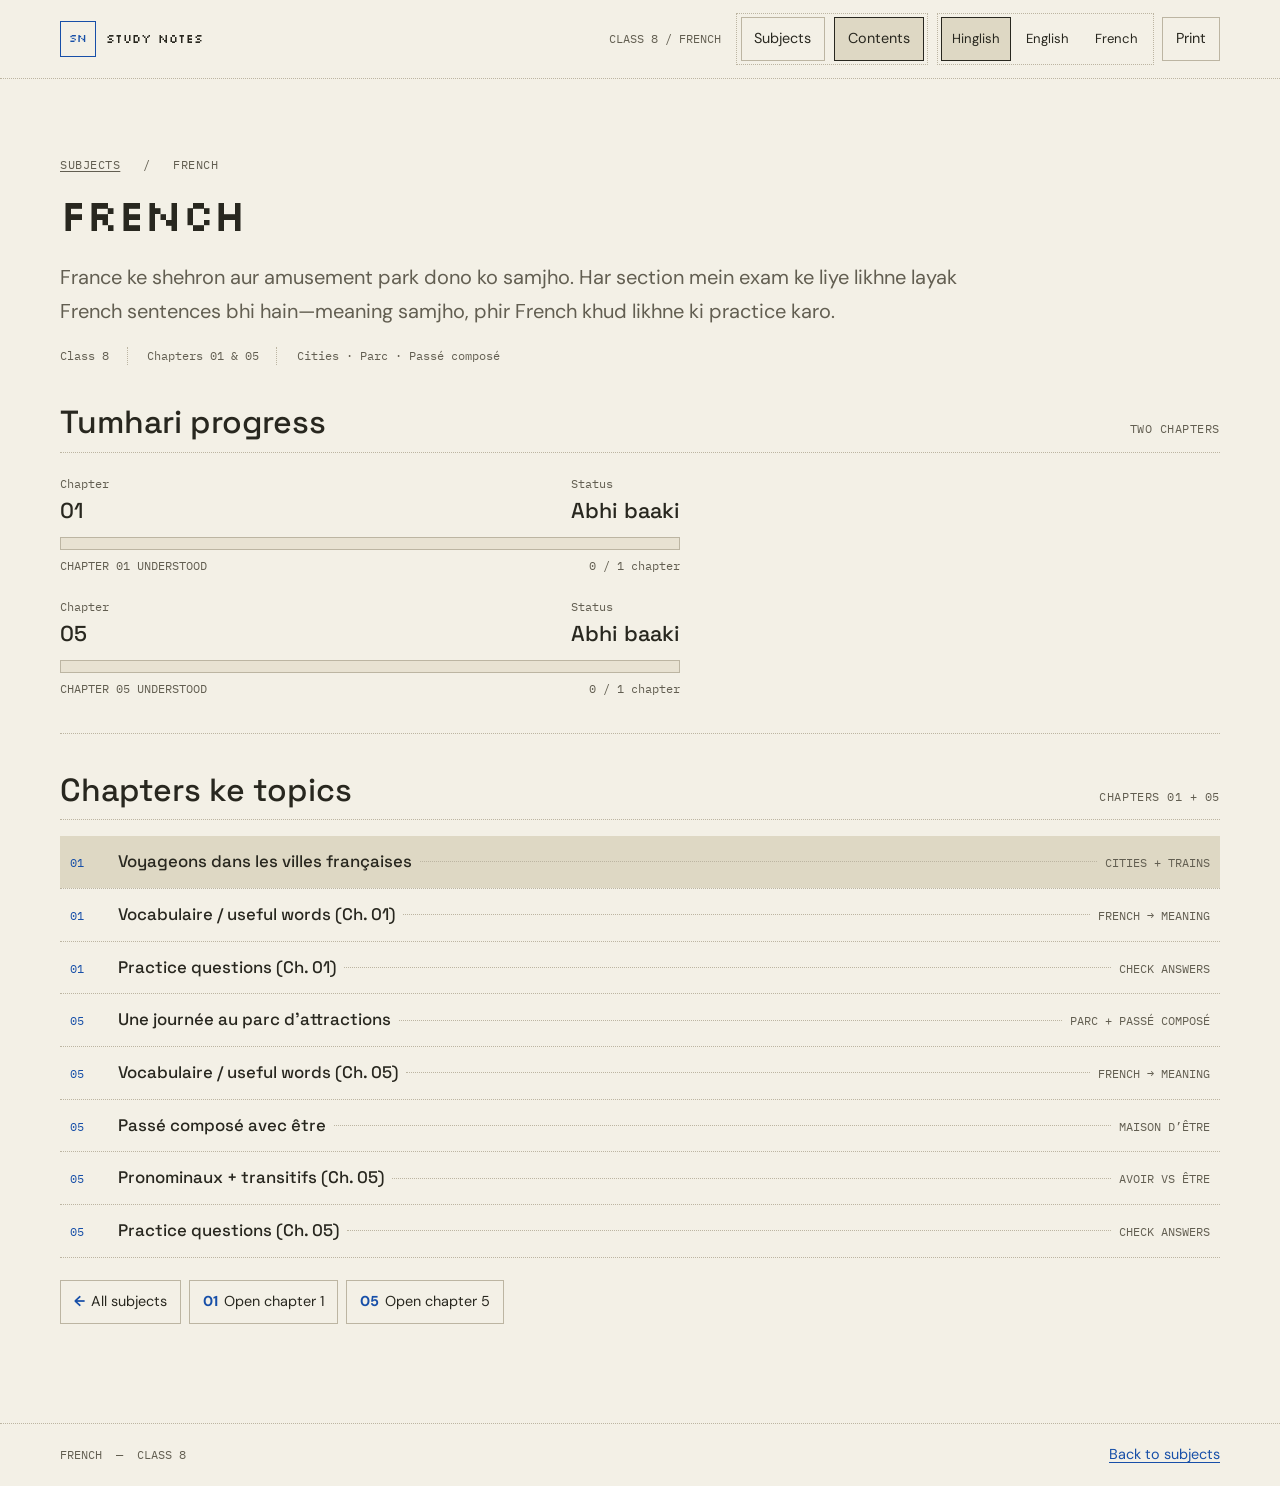
==== french/index.html @ 521d11c4 "Add Grade 8 French study notes site with chapters 1 and 5" ====
<!doctype html>
<html lang="hi-Latn">
<head>
  <meta charset="utf-8">
  <meta name="viewport" content="width=device-width, initial-scale=1">
  <meta name="theme-color" content="#f3f0e6">
  <meta name="description" content="Grade 8 French notes: cities and transport, amusement park and passe compose, vocabulary and practice in simple Hinglish and English with French to write.">
  <title>French — Study Notes</title>
  <link rel="preconnect" href="https://fonts.googleapis.com">
  <link rel="preconnect" href="https://fonts.gstatic.com" crossorigin>
  <link href="https://fonts.googleapis.com/css2?family=DM+Sans:wght@400;500;600;700&amp;family=IBM+Plex+Mono:wght@400;500;600&amp;family=Silkscreen:wght@400;700&amp;family=Space+Grotesk:wght@400;500;600;700&amp;display=swap" rel="stylesheet">
  <link rel="stylesheet" href="../assets/study-notes.css">
  <script src="../assets/study-notes.js" defer></script>
</head>
<body>
  <a class="skip-link" href="#main">Seedha French notes par jao</a>
  <header class="site-header">
    <a class="brand" href="../index.html" aria-label="Study Notes home">
      <span class="brand-mark" aria-hidden="true">SN</span>
      <span>STUDY NOTES</span>
    </a>
    <div class="header-tools">
      <span class="header-context">CLASS 8 / FRENCH</span>
      <nav class="tab-list" aria-label="French subject navigation">
        <a class="tab" href="../index.html">Subjects</a>
        <a class="tab" href="#contents" aria-current="page">Contents</a>
      </nav>
      <div class="language-switch" role="group" aria-label="Notes language">
        <button class="language-button" type="button" data-set-language="hinglish" aria-pressed="true">Hinglish</button>
        <button class="language-button" type="button" data-set-language="english" aria-pressed="false">English</button>
        <button class="language-button" type="button" data-set-language="french" aria-pressed="false">French</button>
      </div>
      <button class="print-action" type="button" data-print>Print</button>
      <span class="language-status" data-language-status aria-live="polite"></span>
    </div>
  </header>

  <main class="page-shell" id="main">
    <header class="title-block">
      <p class="eyebrow"><a href="../index.html">SUBJECTS</a> &nbsp; / &nbsp; FRENCH</p>
      <h1 class="page-title">French</h1>
      <div data-language-content="hinglish">
        <p class="page-intro">France ke shehron aur amusement park dono ko samjho. Har section mein exam ke liye likhne layak French sentences bhi hain—meaning samjho, phir French khud likhne ki practice karo.</p>
      </div>
      <div data-language-content="english" hidden>
        <p class="page-intro">Explore French cities and a day at the amusement park. Each section also includes French sentences to practise for the exam.</p>
      </div>
      <div data-language-content="french" hidden>
        <p class="page-intro" lang="fr">Découvre les villes françaises et une journée au parc d’attractions. Chaque partie propose aussi des phrases modèles pour l’examen.</p>
      </div>
      <div class="subject-meta">
        <span>Class 8</span>
        <span>Chapters 01 &amp; 05</span>
        <span>Cities · Parc · Passé composé</span>
      </div>
    </header>

    <section id="progress" aria-labelledby="progress-heading">
      <div class="section-heading-row">
        <h2 id="progress-heading"><span data-language-content="hinglish">Tumhari progress</span><span data-language-content="english" hidden>Your progress</span><span data-language-content="french" lang="fr" hidden>Ta progression</span></h2>
        <p class="section-kicker">TWO CHAPTERS</p>
      </div>
      <div class="progress-block">
        <div class="progress-stats">
          <div class="progress-stat">
            <span class="meta-label">Chapter</span>
            <strong>01</strong>
          </div>
          <div class="progress-stat">
            <span class="meta-label">Status</span>
            <div data-language-content="hinglish" data-progress-state="incomplete" data-chapter-key="french-chapter-01-complete"><strong>Abhi baaki</strong></div>
            <div data-language-content="english" data-progress-state="incomplete" data-chapter-key="french-chapter-01-complete" hidden><strong>Not complete</strong></div>
            <div data-language-content="hinglish" data-progress-state="complete" data-chapter-key="french-chapter-01-complete" hidden><strong>Samajh liya!</strong></div>
            <div data-language-content="english" data-progress-state="complete" data-chapter-key="french-chapter-01-complete" hidden><strong>Understood!</strong></div>
            <div lang="fr" data-language-content="french" data-progress-state="incomplete" data-chapter-key="french-chapter-01-complete" hidden><strong>À faire</strong></div>
            <div lang="fr" data-language-content="french" data-progress-state="complete" data-chapter-key="french-chapter-01-complete" hidden><strong>Compris !</strong></div>
          </div>
        </div>
        <div class="progress-track" role="progressbar" aria-label="French chapter 1 completion" aria-valuemin="0" aria-valuemax="1" aria-valuenow="0" aria-valuetext="0 of 1 chapters complete" data-chapter-progress data-chapter-key="french-chapter-01-complete">
          <span data-progress-fill style="--progress: 0%"></span>
        </div>
        <div class="progress-caption">
          <span>CHAPTER 01 UNDERSTOOD</span>
          <span data-language-content="hinglish" data-progress-state="incomplete" data-chapter-key="french-chapter-01-complete">0 / 1 chapter</span>
          <span data-language-content="english" data-progress-state="incomplete" data-chapter-key="french-chapter-01-complete" hidden>0 / 1 chapter</span>
          <span data-language-content="hinglish" data-progress-state="complete" data-chapter-key="french-chapter-01-complete" hidden>1 / 1 chapter</span>
          <span data-language-content="english" data-progress-state="complete" data-chapter-key="french-chapter-01-complete" hidden>1 / 1 chapter</span>
          <span lang="fr" data-language-content="french" data-progress-state="incomplete" data-chapter-key="french-chapter-01-complete" hidden>0 / 1 chapitre</span>
          <span lang="fr" data-language-content="french" data-progress-state="complete" data-chapter-key="french-chapter-01-complete" hidden>1 / 1 chapitre</span>
        </div>
      </div>
      <div class="progress-block">
        <div class="progress-stats">
          <div class="progress-stat">
            <span class="meta-label">Chapter</span>
            <strong>05</strong>
          </div>
          <div class="progress-stat">
            <span class="meta-label">Status</span>
            <div data-language-content="hinglish" data-progress-state="incomplete" data-chapter-key="french-chapter-05-complete"><strong>Abhi baaki</strong></div>
            <div data-language-content="english" data-progress-state="incomplete" data-chapter-key="french-chapter-05-complete" hidden><strong>Not complete</strong></div>
            <div data-language-content="hinglish" data-progress-state="complete" data-chapter-key="french-chapter-05-complete" hidden><strong>Samajh liya!</strong></div>
            <div data-language-content="english" data-progress-state="complete" data-chapter-key="french-chapter-05-complete" hidden><strong>Understood!</strong></div>
            <div lang="fr" data-language-content="french" data-progress-state="incomplete" data-chapter-key="french-chapter-05-complete" hidden><strong>À faire</strong></div>
            <div lang="fr" data-language-content="french" data-progress-state="complete" data-chapter-key="french-chapter-05-complete" hidden><strong>Compris !</strong></div>
          </div>
        </div>
        <div class="progress-track" role="progressbar" aria-label="French chapter 5 completion" aria-valuemin="0" aria-valuemax="1" aria-valuenow="0" aria-valuetext="0 of 1 chapters complete" data-chapter-progress data-chapter-key="french-chapter-05-complete">
          <span data-progress-fill style="--progress: 0%"></span>
        </div>
        <div class="progress-caption">
          <span>CHAPTER 05 UNDERSTOOD</span>
          <span data-language-content="hinglish" data-progress-state="incomplete" data-chapter-key="french-chapter-05-complete">0 / 1 chapter</span>
          <span data-language-content="english" data-progress-state="incomplete" data-chapter-key="french-chapter-05-complete" hidden>0 / 1 chapter</span>
          <span data-language-content="hinglish" data-progress-state="complete" data-chapter-key="french-chapter-05-complete" hidden>1 / 1 chapter</span>
          <span data-language-content="english" data-progress-state="complete" data-chapter-key="french-chapter-05-complete" hidden>1 / 1 chapter</span>
          <span lang="fr" data-language-content="french" data-progress-state="incomplete" data-chapter-key="french-chapter-05-complete" hidden>0 / 1 chapitre</span>
          <span lang="fr" data-language-content="french" data-progress-state="complete" data-chapter-key="french-chapter-05-complete" hidden>1 / 1 chapitre</span>
        </div>
      </div>
    </section>

    <div class="glyph-rule" aria-hidden="true"></div>

    <section id="contents" aria-labelledby="contents-heading">
      <div class="section-heading-row">
        <h2 id="contents-heading"><span data-language-content="hinglish">Chapters ke topics</span><span data-language-content="english" hidden>Chapter contents</span><span data-language-content="french" lang="fr" hidden>Contenu des chapitres</span></h2>
        <p class="section-kicker">CHAPTERS 01 + 05</p>
      </div>

      <div class="toc-entry toc-entry--current">
        <a href="chapter 1/01-voyageons-dans-les-villes-francaises.html#cities" aria-current="page">
          <span class="entry-number">01</span>
          <span class="entry-title">Voyageons dans les villes françaises</span>
          <span class="entry-leader" aria-hidden="true"></span>
          <span class="entry-meta">CITIES + TRAINS</span>
        </a>
      </div>
      <div class="toc-entry">
        <a href="chapter 1/01-voyageons-dans-les-villes-francaises.html#vocabulary">
          <span class="entry-number">01</span>
          <span class="entry-title">Vocabulaire / useful words (Ch. 01)</span>
          <span class="entry-leader" aria-hidden="true"></span>
          <span class="entry-meta">FRENCH → MEANING</span>
        </a>
      </div>
      <div class="toc-entry">
        <a href="chapter 1/01-voyageons-dans-les-villes-francaises.html#practice">
          <span class="entry-number">01</span>
          <span class="entry-title">Practice questions (Ch. 01)</span>
          <span class="entry-leader" aria-hidden="true"></span>
          <span class="entry-meta">CHECK ANSWERS</span>
        </a>
      </div>
      <div class="toc-entry">
        <a href="chapter 5/05-une-journee-au-parc-d-attractions.html#attractions">
          <span class="entry-number">05</span>
          <span class="entry-title">Une journée au parc d’attractions</span>
          <span class="entry-leader" aria-hidden="true"></span>
          <span class="entry-meta">PARC + PASSÉ COMPOSÉ</span>
        </a>
      </div>
      <div class="toc-entry">
        <a href="chapter 5/05-une-journee-au-parc-d-attractions.html#vocabulary">
          <span class="entry-number">05</span>
          <span class="entry-title">Vocabulaire / useful words (Ch. 05)</span>
          <span class="entry-leader" aria-hidden="true"></span>
          <span class="entry-meta">FRENCH → MEANING</span>
        </a>
      </div>
      <div class="toc-entry">
        <a href="chapter 5/05-une-journee-au-parc-d-attractions.html#etre-passe">
          <span class="entry-number">05</span>
          <span class="entry-title">Passé composé avec être</span>
          <span class="entry-leader" aria-hidden="true"></span>
          <span class="entry-meta">MAISON D’ÊTRE</span>
        </a>
      </div>
      <div class="toc-entry">
        <a href="chapter 5/05-une-journee-au-parc-d-attractions.html#verbes-speciaux">
          <span class="entry-number">05</span>
          <span class="entry-title">Pronominaux + transitifs (Ch. 05)</span>
          <span class="entry-leader" aria-hidden="true"></span>
          <span class="entry-meta">AVOIR VS ÊTRE</span>
        </a>
      </div>
      <div class="toc-entry">
        <a href="chapter 5/05-une-journee-au-parc-d-attractions.html#practice">
          <span class="entry-number">05</span>
          <span class="entry-title">Practice questions (Ch. 05)</span>
          <span class="entry-leader" aria-hidden="true"></span>
          <span class="entry-meta">CHECK ANSWERS</span>
        </a>
      </div>

      <div class="quick-nav-pills">
        <a class="pill-link" href="../index.html"><strong>←</strong> All subjects</a>
        <a class="pill-link" href="chapter 1/01-voyageons-dans-les-villes-francaises.html"><strong>01</strong> Open chapter 1</a>
        <a class="pill-link" href="chapter 5/05-une-journee-au-parc-d-attractions.html"><strong>05</strong> Open chapter 5</a>
      </div>
    </section>
  </main>

  <footer class="site-footer">
    <span>FRENCH &nbsp;—&nbsp; CLASS 8</span>
    <a href="../index.html">Back to subjects</a>
  </footer>
</body>
</html>
---- assets/study-notes.css ----
:root {
  color-scheme: light;
  --paper: #f3f0e6;
  --paper-deep: #e8e2d2;
  --paper-callout: #eeeadd;
  --ink: #28271f;
  --ink-soft: #625e51;
  --rule: #bcb5a2;
  --blue: #174fa8;
  --selected: #ded8c4;
  --font-pixel: "Silkscreen", "Courier New", monospace;
  --font-heading: "Space Grotesk", Arial, sans-serif;
  --font-reading: "DM Sans", Arial, sans-serif;
  --font-mono: "IBM Plex Mono", "Courier New", monospace;
  --page-width: 1160px;
  --reading-width: 70ch;
}

*,
*::before,
*::after {
  box-sizing: border-box;
}

[hidden] {
  display: none !important;
}

html {
  scroll-behavior: smooth;
  scroll-padding-top: 6rem;
}

body {
  margin: 0;
  background: var(--paper);
  color: var(--ink);
  font-family: var(--font-reading);
  font-size: 1.0625rem;
  line-height: 1.65;
}

button,
a,
summary {
  -webkit-tap-highlight-color: transparent;
}

a {
  color: var(--blue);
  text-underline-offset: 0.18em;
}

a:hover {
  text-decoration-thickness: 2px;
}

button,
summary {
  font: inherit;
}

button {
  color: inherit;
}

:focus-visible {
  outline: 3px solid var(--blue);
  outline-offset: 3px;
}

.skip-link {
  position: absolute;
  z-index: 10;
  top: 0.75rem;
  left: 0.75rem;
  transform: translateY(-180%);
  padding: 0.6rem 0.85rem;
  background: var(--ink);
  color: var(--paper);
  font-weight: 700;
}

.skip-link:focus {
  transform: translateY(0);
}

.site-header {
  display: flex;
  align-items: center;
  justify-content: space-between;
  gap: 1rem 2rem;
  padding: 0.8rem max(1.25rem, calc((100vw - var(--page-width)) / 2));
  border-bottom: 1px dotted var(--rule);
}

.brand {
  display: inline-flex;
  align-items: center;
  gap: 0.65rem;
  color: var(--ink);
  font-family: var(--font-pixel);
  font-size: 0.76rem;
  line-height: 1.4;
  text-decoration: none;
  white-space: nowrap;
}

.brand-mark {
  display: inline-grid;
  width: 2.25rem;
  height: 2.25rem;
  place-items: center;
  border: 1px solid var(--blue);
  color: var(--blue);
  font-size: 0.68rem;
}

.header-tools,
.header-actions,
.tab-list {
  display: flex;
  align-items: center;
  flex-wrap: wrap;
  gap: 0.55rem;
}

.header-tools {
  justify-content: flex-end;
}

.header-context,
.eyebrow,
.section-kicker,
.meta-label,
.entry-meta,
.entry-number,
.note-meta,
.figure-number,
.progress-caption,
.subject-meta,
.syllabus-number,
.syllabus-hours {
  color: var(--ink-soft);
  font-family: var(--font-mono);
  font-size: 0.75rem;
  line-height: 1.5;
}

.header-context {
  margin-right: 0.4rem;
}

.tab-list {
  padding: 0.2rem;
  border: 1px dotted var(--rule);
}

.tab,
.print-action,
.language-button,
.action-button,
.pill-link {
  display: inline-flex;
  min-height: 2.75rem;
  align-items: center;
  justify-content: center;
  gap: 0.4rem;
  padding: 0.45rem 0.8rem;
  border: 1px solid var(--rule);
  background: transparent;
  color: var(--ink);
  font-size: 0.9rem;
  line-height: 1.35;
  text-decoration: none;
  cursor: pointer;
}

.tab[aria-current="page"],
.tab:hover,
.pill-link:hover,
.language-button[aria-pressed="true"] {
  border-color: var(--ink);
  background: var(--selected);
  color: var(--ink);
}

.print-action:hover,
.action-button:hover {
  border-color: var(--blue);
  background: var(--blue);
  color: #fff;
}

.language-switch {
  display: inline-flex;
  gap: 0.2rem;
  padding: 0.2rem;
  border: 1px dotted var(--rule);
}

.language-button {
  min-height: 2.75rem;
  padding-inline: 0.65rem;
  border-color: transparent;
  font-size: 0.82rem;
}

.page-shell {
  width: min(var(--page-width), calc(100% - 2.5rem));
  margin-inline: auto;
  padding-block: clamp(2.25rem, 6vw, 5rem);
}

.title-block,
.note-heading {
  max-width: 78ch;
  margin-bottom: 2.3rem;
}

.eyebrow {
  margin: 0 0 0.6rem;
  text-transform: uppercase;
  letter-spacing: 0.045em;
}

.eyebrow a {
  color: inherit;
}

.page-title {
  margin: 0 0 0.8rem;
  color: var(--ink);
  font-family: var(--font-pixel);
  font-size: clamp(1.5rem, 3.8vw, 2.75rem);
  font-weight: 400;
  letter-spacing: -0.035em;
  line-height: 1.45;
  overflow-wrap: anywhere;
  text-transform: uppercase;
}

.page-title--display {
  max-width: 17ch;
  font-size: clamp(1.75rem, 5vw, 3.4rem);
}

.page-intro {
  max-width: var(--reading-width);
  margin: 0;
  color: var(--ink-soft);
  font-size: clamp(1.08rem, 1.6vw, 1.25rem);
  line-height: 1.7;
}

.subject-meta,
.note-meta {
  display: flex;
  flex-wrap: wrap;
  gap: 0.45rem 1.2rem;
  margin-top: 1.2rem;
}

.subject-meta span,
.note-meta span,
.note-meta time {
  padding-right: 1.1rem;
  border-right: 1px dotted var(--rule);
}

.subject-meta span:last-child,
.note-meta > :last-child {
  border-right: 0;
}

.glyph-rule {
  height: 0;
  margin-block: 2.2rem;
  border-top: 1px dotted var(--rule);
}

.quick-nav-pills {
  display: flex;
  flex-wrap: wrap;
  gap: 0.5rem;
  margin-block: 1.4rem;
}

.pill-link {
  justify-content: flex-start;
}

.pill-link strong {
  color: var(--blue);
}

.section-heading-row,
.toc-heading-row {
  display: flex;
  align-items: baseline;
  justify-content: space-between;
  gap: 0.5rem 1rem;
  margin-bottom: 1rem;
  padding-bottom: 0.6rem;
  border-bottom: 1px dotted var(--rule);
}

.section-heading-row h2,
.toc-heading {
  margin: 0;
  font-family: var(--font-heading);
  font-size: clamp(1.4rem, 2.7vw, 2rem);
  font-weight: 500;
  line-height: 1.25;
}

.section-kicker {
  margin: 0;
  flex: 0 0 auto;
  text-transform: uppercase;
  letter-spacing: 0.045em;
}

.hero-grid {
  display: grid;
  grid-template-columns: minmax(0, 1.25fr) minmax(230px, 0.75fr);
  gap: clamp(1.5rem, 5vw, 4rem);
  align-items: end;
}

.hero-aside {
  padding: 1rem 1.1rem;
  border: 1px dotted var(--rule);
  background: var(--paper-callout);
}

.hero-aside p {
  margin: 0;
}

.hero-aside .meta-label {
  display: block;
  margin-bottom: 0.45rem;
  color: var(--blue);
}

.shelf-grid {
  display: grid;
  grid-template-columns: repeat(2, minmax(0, 1fr));
  gap: 1rem;
  margin-top: 1.25rem;
}

.shelf-card {
  padding: 1.1rem 1.2rem;
  border: 1px dotted var(--rule);
  background: var(--paper-callout);
}

.shelf-card h3 {
  margin: 0.15rem 0 0.4rem;
  font-family: var(--font-heading);
  font-size: 1.35rem;
  font-weight: 500;
  line-height: 1.3;
}

.shelf-card p {
  margin: 0 0 0.8rem;
}

.contents-list {
  margin: 1rem 0 0;
  padding: 0;
  list-style: none;
}

.toc-entry {
  border-bottom: 1px dotted var(--rule);
}

.toc-entry a {
  display: grid;
  grid-template-columns: 2.5rem minmax(0, auto) minmax(1.5rem, 1fr) auto;
  align-items: baseline;
  gap: 0.5rem;
  min-height: 3.2rem;
  padding: 0.75rem 0.65rem;
  color: var(--ink);
  text-decoration: none;
}

.toc-entry a:hover,
.toc-entry--current a {
  background: var(--selected);
}

.entry-number {
  color: var(--blue);
}

.entry-title {
  font-family: var(--font-heading);
  font-size: 1.05rem;
  font-weight: 500;
}

.entry-leader {
  align-self: center;
  min-width: 1rem;
  height: 1px;
  border-bottom: 1px dotted var(--rule);
}

.entry-meta {
  text-align: right;
}

.next-item {
  display: flex;
  justify-content: space-between;
  gap: 1rem;
  padding: 1rem 0.65rem;
  color: var(--ink-soft);
}

.progress-block {
  max-width: 620px;
  margin-top: 1.4rem;
}

.progress-stats {
  display: flex;
  justify-content: space-between;
  gap: 1rem;
  margin-bottom: 0.55rem;
}

.progress-stat {
  display: flex;
  flex-direction: column;
}

.progress-stat strong {
  font-family: var(--font-heading);
  font-size: 1.35rem;
  font-weight: 500;
}

.progress-track {
  height: 0.8rem;
  overflow: hidden;
  border: 1px solid var(--rule);
  background: var(--paper-deep);
}

.progress-track > span {
  display: block;
  width: var(--progress, 0%);
  height: 100%;
  background-color: var(--blue);
  background-image: repeating-linear-gradient(135deg, transparent 0 4px, rgb(255 255 255 / 35%) 4px 6px);
  transition: width 180ms ease-out;
}

.progress-caption {
  display: flex;
  justify-content: space-between;
  gap: 0.75rem;
  margin-top: 0.45rem;
}

.note-layout {
  display: grid;
  grid-template-columns: minmax(0, 1.25fr) minmax(260px, 0.75fr);
  gap: clamp(2rem, 5vw, 4.25rem);
  align-items: start;
}

.prose-column {
  min-width: 0;
}

.prose-column > section {
  margin-bottom: clamp(2.5rem, 5vw, 4rem);
  scroll-margin-top: 6rem;
}

.prose-column h2 {
  margin: 0.25rem 0 0.8rem;
  font-family: var(--font-heading);
  font-size: clamp(1.5rem, 2.5vw, 2rem);
  font-weight: 500;
  line-height: 1.25;
}

.prose-column h3 {
  margin: 0.2rem 0 0.35rem;
  font-family: var(--font-heading);
  font-size: 1.2rem;
  font-weight: 500;
  line-height: 1.3;
}

.prose-column p {
  max-width: var(--reading-width);
  margin: 0 0 1rem;
}

.prose-column .section-kicker {
  margin-bottom: 0.4rem;
}

.dropcap::first-letter {
  float: left;
  margin: 0.05em 0.12em 0 0;
  color: var(--blue);
  font-family: var(--font-heading);
  font-size: 3.4em;
  line-height: 0.9;
}

.definition {
  margin-block: 1.3rem;
  padding: 1rem 1.15rem;
  border-left: 4px solid var(--blue);
  background: var(--paper-callout);
}

.definition .meta-label {
  display: block;
  margin-bottom: 0.45rem;
  color: var(--blue);
  font-weight: 600;
}

.definition p:last-child,
.rail-note p:last-child {
  margin-bottom: 0;
}

.analogy {
  padding: 0.8rem 0 0.8rem 1rem;
  border-left: 1px dotted var(--rule);
  color: var(--ink-soft);
  font-style: italic;
}

.analogy strong {
  color: var(--ink);
}

.city-list {
  margin-top: 1.25rem;
  border-top: 1px dotted var(--rule);
}

.city-entry {
  display: grid;
  grid-template-columns: minmax(8.5rem, 0.55fr) minmax(0, 1.45fr);
  gap: 1rem;
  padding: 1rem 0;
  border-bottom: 1px dotted var(--rule);
}

.city-entry h3 {
  margin: 0;
  color: var(--blue);
}

.city-entry p {
  margin: 0;
}

.french-line {
  grid-column: 1 / -1;
  margin-top: 0.6rem !important;
  padding: 0.35rem 0 0.35rem 0.75rem;
  border-left: 2px solid var(--blue);
  color: var(--ink);
  font-size: 0.98rem;
  line-height: 1.55;
}

.french-line-label {
  display: block;
  margin-bottom: 0.12rem;
  color: var(--blue);
  font-family: var(--font-mono);
  font-size: 0.75rem;
  font-weight: 500;
}

.french-writing-block {
  margin-block: 1.2rem;
  padding: 0.9rem 1rem;
  border: 1px dotted var(--rule);
  background: var(--paper-callout);
}

.french-writing-block p:last-child {
  margin-bottom: 0;
}

.plain-list {
  margin: 0.6rem 0 1.1rem;
  padding-left: 1.4rem;
}

.plain-list li {
  margin-bottom: 0.45rem;
  padding-left: 0.2rem;
}

.vocab-group {
  margin-top: 1.5rem;
}

.vocab-group h3 {
  padding-bottom: 0.4rem;
  border-bottom: 1px dotted var(--rule);
}

.data-table-wrap {
  width: 100%;
  margin-block: 1rem 1.4rem;
  overflow-x: auto;
  border: 1px dotted var(--rule);
  scrollbar-color: var(--rule) var(--paper-deep);
}

.data-table {
  width: 100%;
  min-width: 500px;
  border-collapse: collapse;
  text-align: left;
}

.data-table caption,
.table-caption {
  padding: 0.65rem 0.8rem;
  color: var(--ink-soft);
  font-family: var(--font-mono);
  font-size: 0.78rem;
  text-align: left;
}

.data-table th,
.data-table td {
  padding: 0.65rem 0.75rem;
  border-top: 1px dotted var(--rule);
  border-right: 1px dotted var(--rule);
  vertical-align: top;
}

.data-table tr > :last-child {
  border-right: 0;
}

.data-table thead th {
  background: var(--paper-deep);
  font-family: var(--font-heading);
  font-weight: 600;
}

.data-table tbody th {
  font-weight: 600;
}

.data-table tbody tr:nth-child(even) {
  background: rgb(232 226 210 / 42%);
}

.transport-list {
  display: grid;
  grid-template-columns: repeat(2, minmax(0, 1fr));
  gap: 0 1.2rem;
  margin-top: 1.2rem;
}

.transport-entry {
  padding: 0.9rem 0;
  border-top: 1px dotted var(--rule);
}

.transport-entry h3 {
  color: var(--blue);
}

.transport-entry p {
  margin: 0;
}

.sentence-pattern {
  margin-block: 1rem;
  padding: 1rem 1.1rem;
  border: 1px dotted var(--rule);
  background: var(--paper-callout);
}

.sentence-pattern code {
  color: var(--blue);
  font-family: var(--font-mono);
  font-size: 0.95em;
  font-weight: 600;
}

.figure-rail {
  position: sticky;
  top: 1.25rem;
  display: grid;
  gap: 1.2rem;
}

.figure-card {
  min-width: 0;
  margin: 0;
  border: 1px dotted var(--rule);
  background: var(--paper-callout);
}

.figure-canvas {
  padding: 0.65rem;
}

.figure-canvas svg {
  display: block;
  width: 100%;
  height: auto;
}

.diagram-stroke {
  fill: none;
  stroke: var(--blue);
  stroke-width: 2;
}

.diagram-stroke--soft {
  fill: none;
  stroke: var(--rule);
  stroke-width: 1.5;
}

.diagram-fill {
  fill: var(--paper);
  stroke: var(--blue);
  stroke-width: 2;
}

.diagram-text {
  fill: var(--ink);
  font-family: var(--font-heading);
  font-size: 19px;
}

.diagram-muted {
  fill: var(--ink-soft);
  font-family: var(--font-mono);
  font-size: 14px;
}

.figure-caption {
  display: flex;
  gap: 0.7rem;
  padding: 0.55rem 0.75rem 0.7rem;
  border-top: 1px dotted var(--rule);
  color: var(--ink-soft);
  font-size: 0.86rem;
  line-height: 1.45;
}

.figure-number {
  flex: 0 0 auto;
  color: var(--blue);
}

.rail-note {
  padding: 1rem;
  border-left: 3px solid var(--blue);
  background: var(--paper-callout);
}

.rail-note .meta-label {
  display: block;
  margin-bottom: 0.4rem;
  color: var(--blue);
}

.rail-note p {
  margin: 0;
}

.recap-list {
  display: grid;
  grid-template-columns: minmax(8rem, 0.5fr) minmax(0, 1.5fr);
  margin: 1rem 0 1.4rem;
}

.recap-list dt,
.recap-list dd {
  margin: 0;
  padding: 0.65rem 0;
  border-bottom: 1px dotted var(--rule);
}

.recap-list dt {
  padding-right: 1rem;
  color: var(--blue);
  font-family: var(--font-heading);
  font-weight: 600;
}

.recap-list dd {
  padding-left: 0.75rem;
}

.practice-list {
  margin: 1.2rem 0;
  padding-left: 1.5rem;
}

.practice-list > li {
  margin-bottom: 1.2rem;
  padding-left: 0.2rem;
}

.practice-list ol {
  margin-top: 0.45rem;
  padding-left: 1.5rem;
}

.practice-list ol li {
  padding: 0.15rem 0;
}

.answer-reveal {
  margin-block: 1.2rem;
  border: 1px dotted var(--rule);
  background: var(--paper-callout);
}

.answer-reveal summary {
  min-height: 2.75rem;
  padding: 0.65rem 0.85rem;
  color: var(--blue);
  font-family: var(--font-heading);
  font-weight: 600;
  cursor: pointer;
}

.answer-content {
  padding: 0 0.9rem 0.9rem;
  border-top: 1px dotted var(--rule);
}

.answer-content ol,
.answer-content ul {
  margin-bottom: 0;
  padding-left: 1.4rem;
}

.answer-content li {
  margin-top: 0.35rem;
}

.answer-content p {
  margin-top: 0.8rem;
}

.terminal-log {
  margin-block: 1.2rem;
  padding: 0.9rem 1rem;
  border: 1px dotted var(--rule);
  background: var(--paper-callout);
  font-family: var(--font-mono);
  font-size: 0.85rem;
}

.terminal-row {
  display: grid;
  grid-template-columns: 3rem 1fr;
  gap: 0.5rem;
  padding: 0.25rem 0;
}

.terminal-label {
  color: var(--blue);
  font-weight: 600;
}

.source-note {
  padding: 0.8rem 1rem;
  border: 1px dotted var(--rule);
  background: var(--paper-callout);
  color: var(--ink-soft);
}

.site-footer {
  display: flex;
  align-items: center;
  justify-content: space-between;
  gap: 1rem;
  padding: 1.2rem max(1.25rem, calc((100vw - var(--page-width)) / 2));
  border-top: 1px dotted var(--rule);
  color: var(--ink-soft);
  font-family: var(--font-mono);
  font-size: 0.75rem;
}

.site-footer a {
  font-family: var(--font-reading);
  font-size: 0.9rem;
}

.language-status {
  position: absolute;
  width: 1px;
  height: 1px;
  padding: 0;
  overflow: hidden;
  clip: rect(0, 0, 0, 0);
  white-space: nowrap;
  border: 0;
}

@media (max-width: 860px) {
  .site-header {
    align-items: flex-start;
  }

  .header-tools {
    max-width: 75%;
  }

  .note-layout {
    grid-template-columns: minmax(0, 1fr);
  }

  .figure-rail {
    position: static;
    grid-template-columns: repeat(2, minmax(0, 1fr));
    align-items: start;
  }

  .rail-note {
    grid-column: 1 / -1;
  }
}

@media (max-width: 620px) {
  body {
    font-size: 1rem;
  }

  .site-header {
    display: grid;
    gap: 0.7rem;
    padding-inline: 1rem;
  }

  .header-tools {
    max-width: none;
    justify-content: flex-start;
  }

  .header-context {
    width: 100%;
  }

  .page-shell {
    width: min(100% - 2rem, var(--page-width));
    padding-block: 2rem 3rem;
  }

  .page-title {
    font-size: clamp(1.35rem, 7vw, 2rem);
  }

  .hero-grid,
  .shelf-grid,
  .transport-list {
    grid-template-columns: minmax(0, 1fr);
  }

  .hero-aside {
    max-width: 35rem;
  }

  .section-heading-row,
  .toc-heading-row {
    align-items: flex-start;
    flex-direction: column;
  }

  .toc-entry a {
    grid-template-columns: 2rem minmax(0, 1fr) auto;
  }

  .entry-leader {
    display: none;
  }

  .entry-meta {
    grid-column: 2 / -1;
    text-align: left;
  }

  .city-entry {
    grid-template-columns: minmax(0, 1fr);
    gap: 0.3rem;
  }

  .figure-rail {
    grid-template-columns: minmax(0, 1fr);
  }

  .rail-note {
    grid-column: auto;
  }

  .recap-list {
    grid-template-columns: minmax(0, 1fr);
  }

  .recap-list dt {
    padding-bottom: 0.1rem;
    border-bottom: 0;
  }

  .recap-list dd {
    padding: 0 0 0.7rem;
  }

  .progress-caption {
    font-size: 0.75rem;
  }

  .site-footer {
    align-items: flex-start;
    flex-direction: column;
    padding-inline: 1rem;
  }
}

@media (prefers-reduced-motion: reduce) {
  *,
  *::before,
  *::after {
    scroll-behavior: auto !important;
    transition-duration: 0.01ms !important;
    animation-duration: 0.01ms !important;
    animation-iteration-count: 1 !important;
  }
}

@media print {
  :root {
    color-scheme: light;
  }

  body {
    background: #fff;
    color: #111;
    font-size: 11pt;
  }

  .site-header,
  .site-footer,
  .skip-link,
  .quick-nav-pills,
  .language-switch,
  .print-action,
  .action-button,
  .progress-block {
    display: none !important;
  }

  .page-shell {
    width: 100%;
    padding: 0;
  }

  .note-layout {
    display: block;
  }

  .figure-rail {
    position: static;
    display: block;
  }

  .figure-card,
  .rail-note,
  .definition,
  .sentence-pattern,
  .answer-reveal {
    break-inside: avoid;
  }

  .figure-card {
    max-width: 6.5in;
    margin-block: 0.2in;
  }

  [data-language-content] {
    display: block !important;
  }

  [data-language-content] + [data-language-content] {
    margin-top: 0.4rem;
    padding-top: 0.4rem;
    border-top: 1px dotted #999;
  }

  .answer-reveal > .answer-content,
  .answer-reveal:not([open]) > .answer-content {
    display: block !important;
  }

  a {
    color: #111;
    text-decoration: none;
  }
}
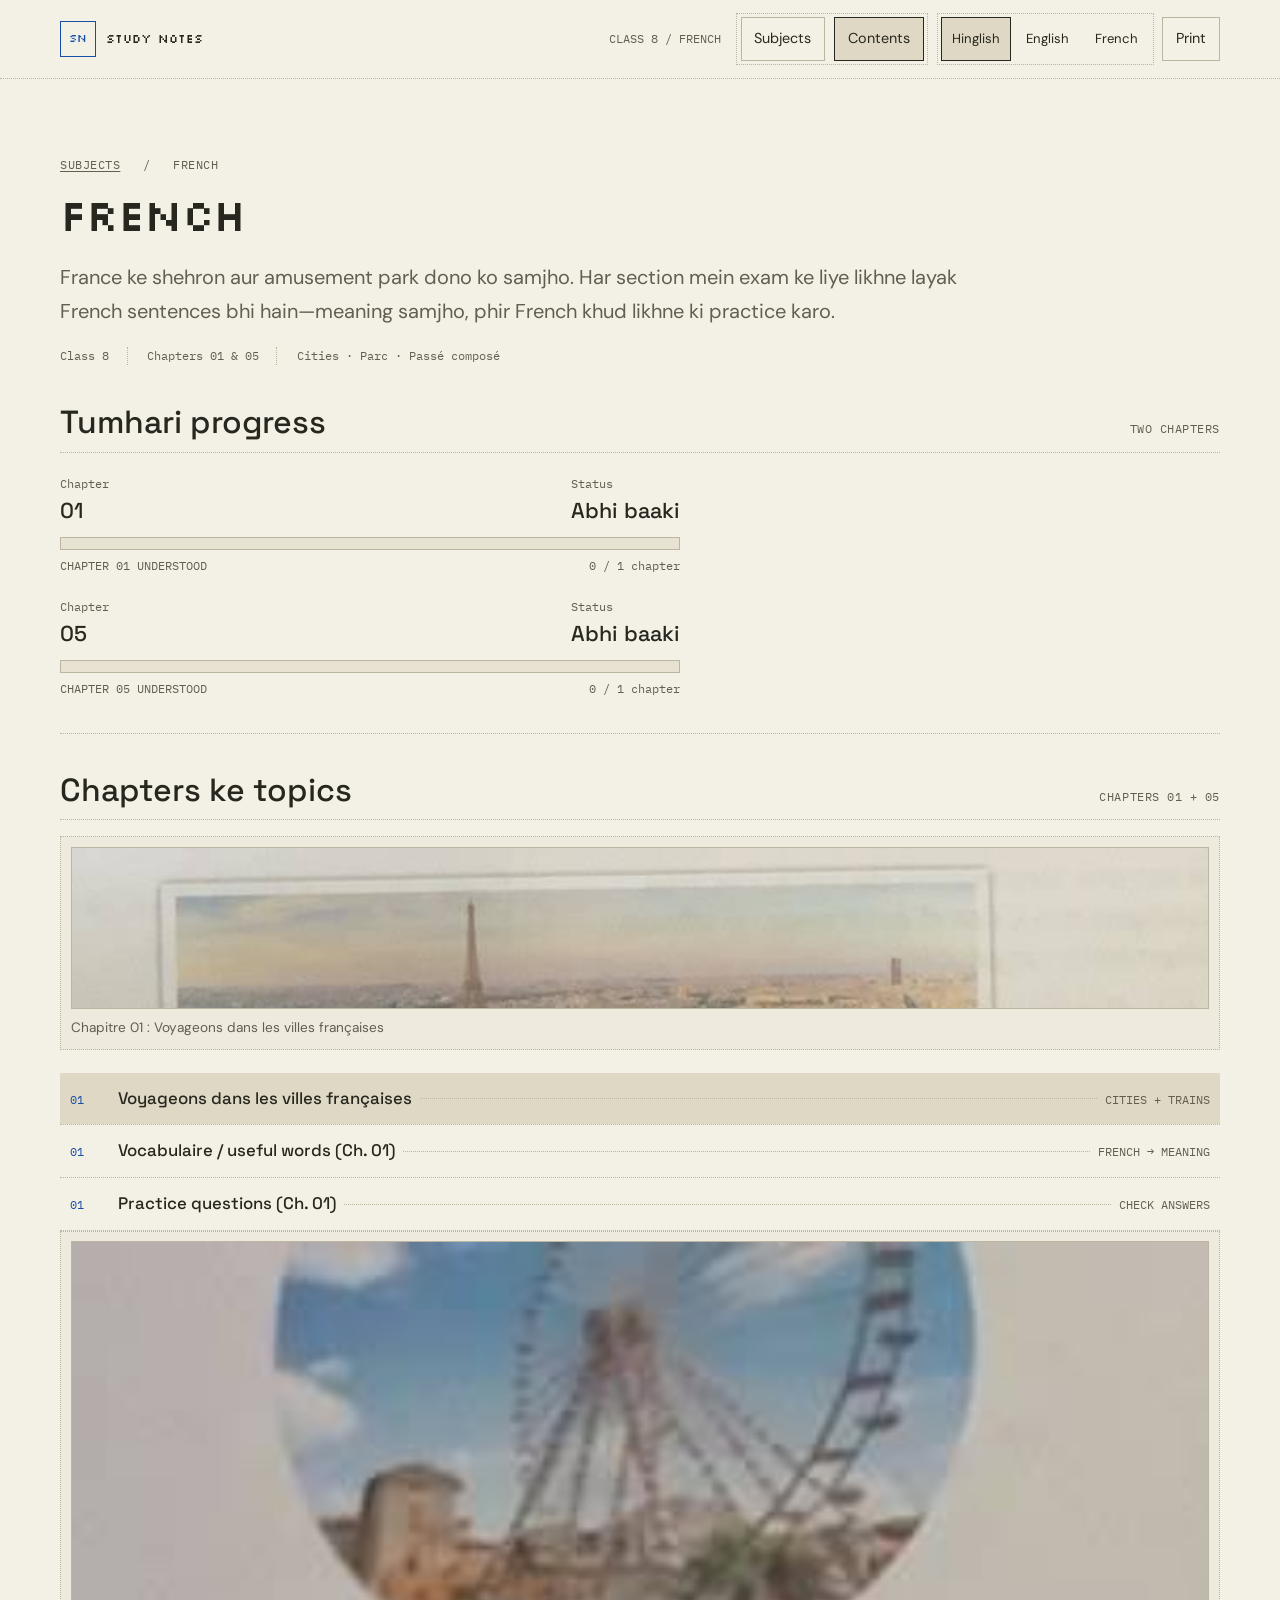
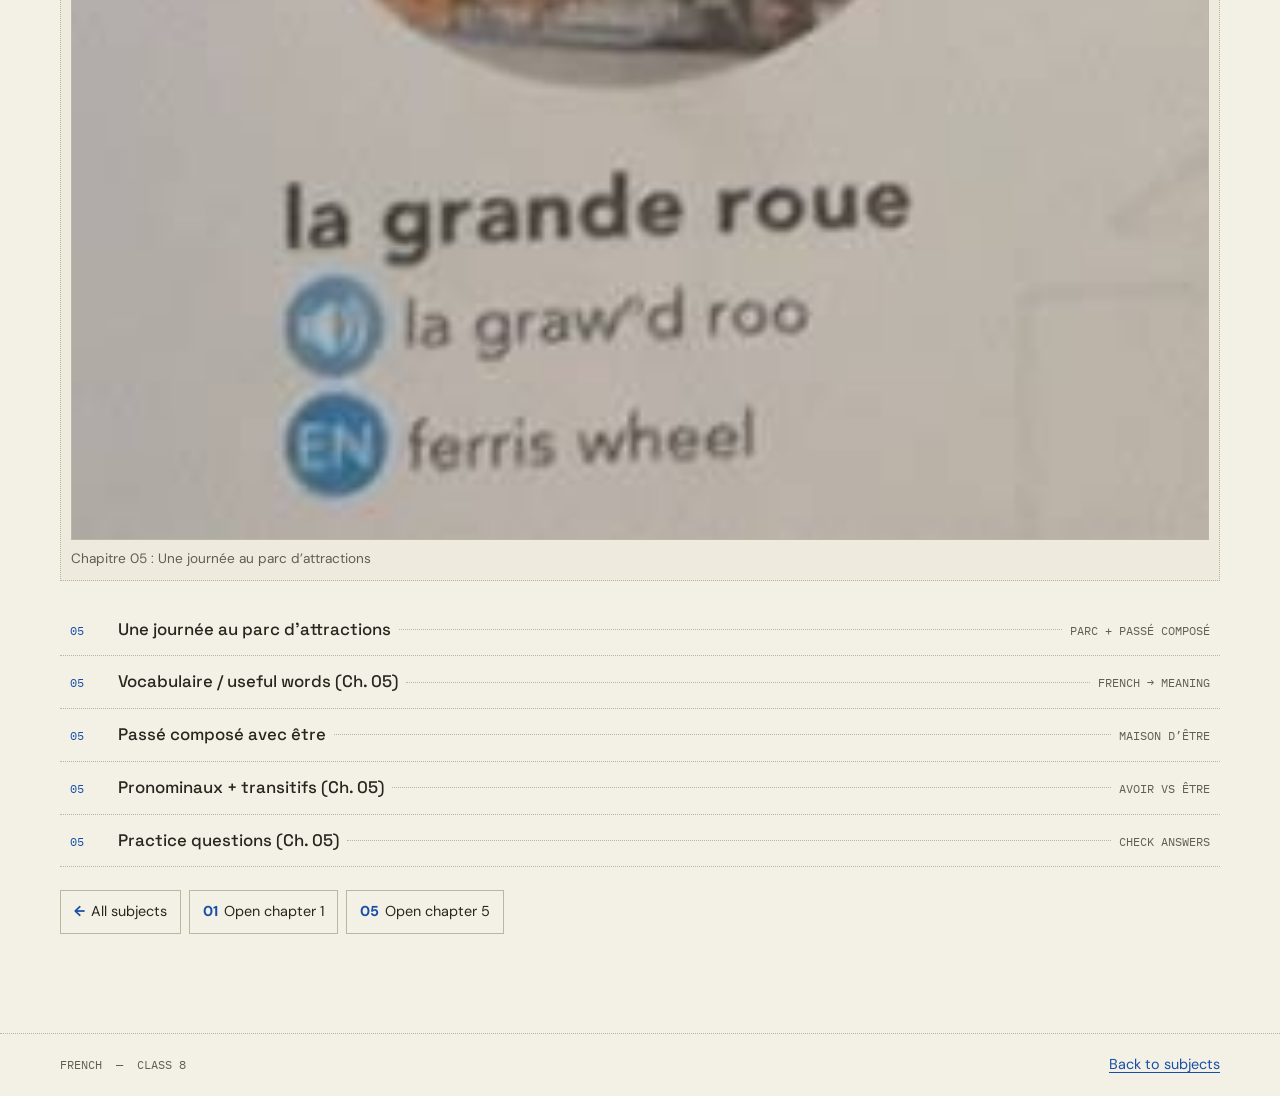
==== commit d0eadb52: "Add textbook photos and responsive image grids to French notes" ====
--- a/french/index.html
+++ b/french/index.html
@@ -128,6 +128,10 @@
         <p class="section-kicker">CHAPTERS 01 + 05</p>
       </div>
 
+      <figure class="chapter-hero">
+        <img src="../assets/images/paris.jpg" width="658" height="93" loading="lazy" decoding="async" alt="Paris photo: Eiffel Tower over the city (la tour Eiffel)">
+        <figcaption><span lang="fr">Chapitre 01 : Voyageons dans les villes françaises</span></figcaption>
+      </figure>
       <div class="toc-entry toc-entry--current">
         <a href="chapter 1/01-voyageons-dans-les-villes-francaises.html#cities" aria-current="page">
           <span class="entry-number">01</span>
@@ -152,6 +156,10 @@
           <span class="entry-meta">CHECK ANSWERS</span>
         </a>
       </div>
+      <figure class="chapter-hero">
+        <img src="../assets/images/grande-roue.jpg" width="270" height="213" loading="lazy" decoding="async" alt="Photo: Ferris wheel at the park (la grande roue)">
+        <figcaption><span lang="fr">Chapitre 05 : Une journée au parc d’attractions</span></figcaption>
+      </figure>
       <div class="toc-entry">
         <a href="chapter 5/05-une-journee-au-parc-d-attractions.html#attractions">
           <span class="entry-number">05</span>
--- a/assets/study-notes.css
+++ b/assets/study-notes.css
@@ -671,6 +671,74 @@
   background: rgb(232 226 210 / 42%);
 }
 
+img {
+  max-width: 100%;
+  height: auto;
+}
+
+.photo-strip {
+  display: grid;
+  grid-template-columns: repeat(4, minmax(0, 1fr));
+  gap: 0.9rem;
+  margin-block: 1.2rem 1.6rem;
+}
+
+.photo-strip--trio {
+  grid-template-columns: repeat(3, minmax(0, 1fr));
+}
+
+.photo-card {
+  min-width: 0;
+  margin: 0;
+  padding: 0.5rem;
+  border: 1px dotted var(--rule);
+  background: var(--paper-callout);
+}
+
+.photo-card img {
+  display: block;
+  width: 100%;
+  border: 1px solid var(--rule);
+  background: var(--paper-deep);
+}
+
+.photo-card figcaption {
+  padding-top: 0.45rem;
+  color: var(--ink-soft);
+  font-size: 0.85rem;
+  line-height: 1.45;
+}
+
+.photo-card figcaption strong {
+  color: var(--blue);
+}
+
+.chapter-hero {
+  margin: 0 0 1.4rem;
+  padding: 0.6rem;
+  border: 1px dotted var(--rule);
+  background: var(--paper-callout);
+}
+
+.chapter-hero img {
+  display: block;
+  width: 100%;
+  border: 1px solid var(--rule);
+}
+
+.chapter-hero figcaption {
+  padding-top: 0.5rem;
+  color: var(--ink-soft);
+  font-size: 0.85rem;
+}
+
+.card-thumb {
+  display: block;
+  width: 100%;
+  margin-bottom: 0.7rem;
+  border: 1px solid var(--rule);
+}
+
 .transport-list {
   display: grid;
   grid-template-columns: repeat(2, minmax(0, 1fr));
@@ -936,6 +1004,10 @@
     grid-template-columns: minmax(0, 1fr);
   }
 
+  .photo-strip {
+    grid-template-columns: repeat(3, minmax(0, 1fr));
+  }
+
   .figure-rail {
     position: static;
     grid-template-columns: repeat(2, minmax(0, 1fr));
@@ -978,8 +1050,18 @@
 
   .hero-grid,
   .shelf-grid,
-  .transport-list {
+  .transport-list,
+  .photo-strip--trio {
     grid-template-columns: minmax(0, 1fr);
+  }
+
+  .photo-strip {
+    grid-template-columns: repeat(2, minmax(0, 1fr));
+    gap: 0.6rem;
+  }
+
+  .photo-card figcaption {
+    font-size: 0.78rem;
   }
 
   .hero-aside {
@@ -1093,7 +1175,9 @@
   .rail-note,
   .definition,
   .sentence-pattern,
-  .answer-reveal {
+  .answer-reveal,
+  .photo-card,
+  .chapter-hero {
     break-inside: avoid;
   }
 
